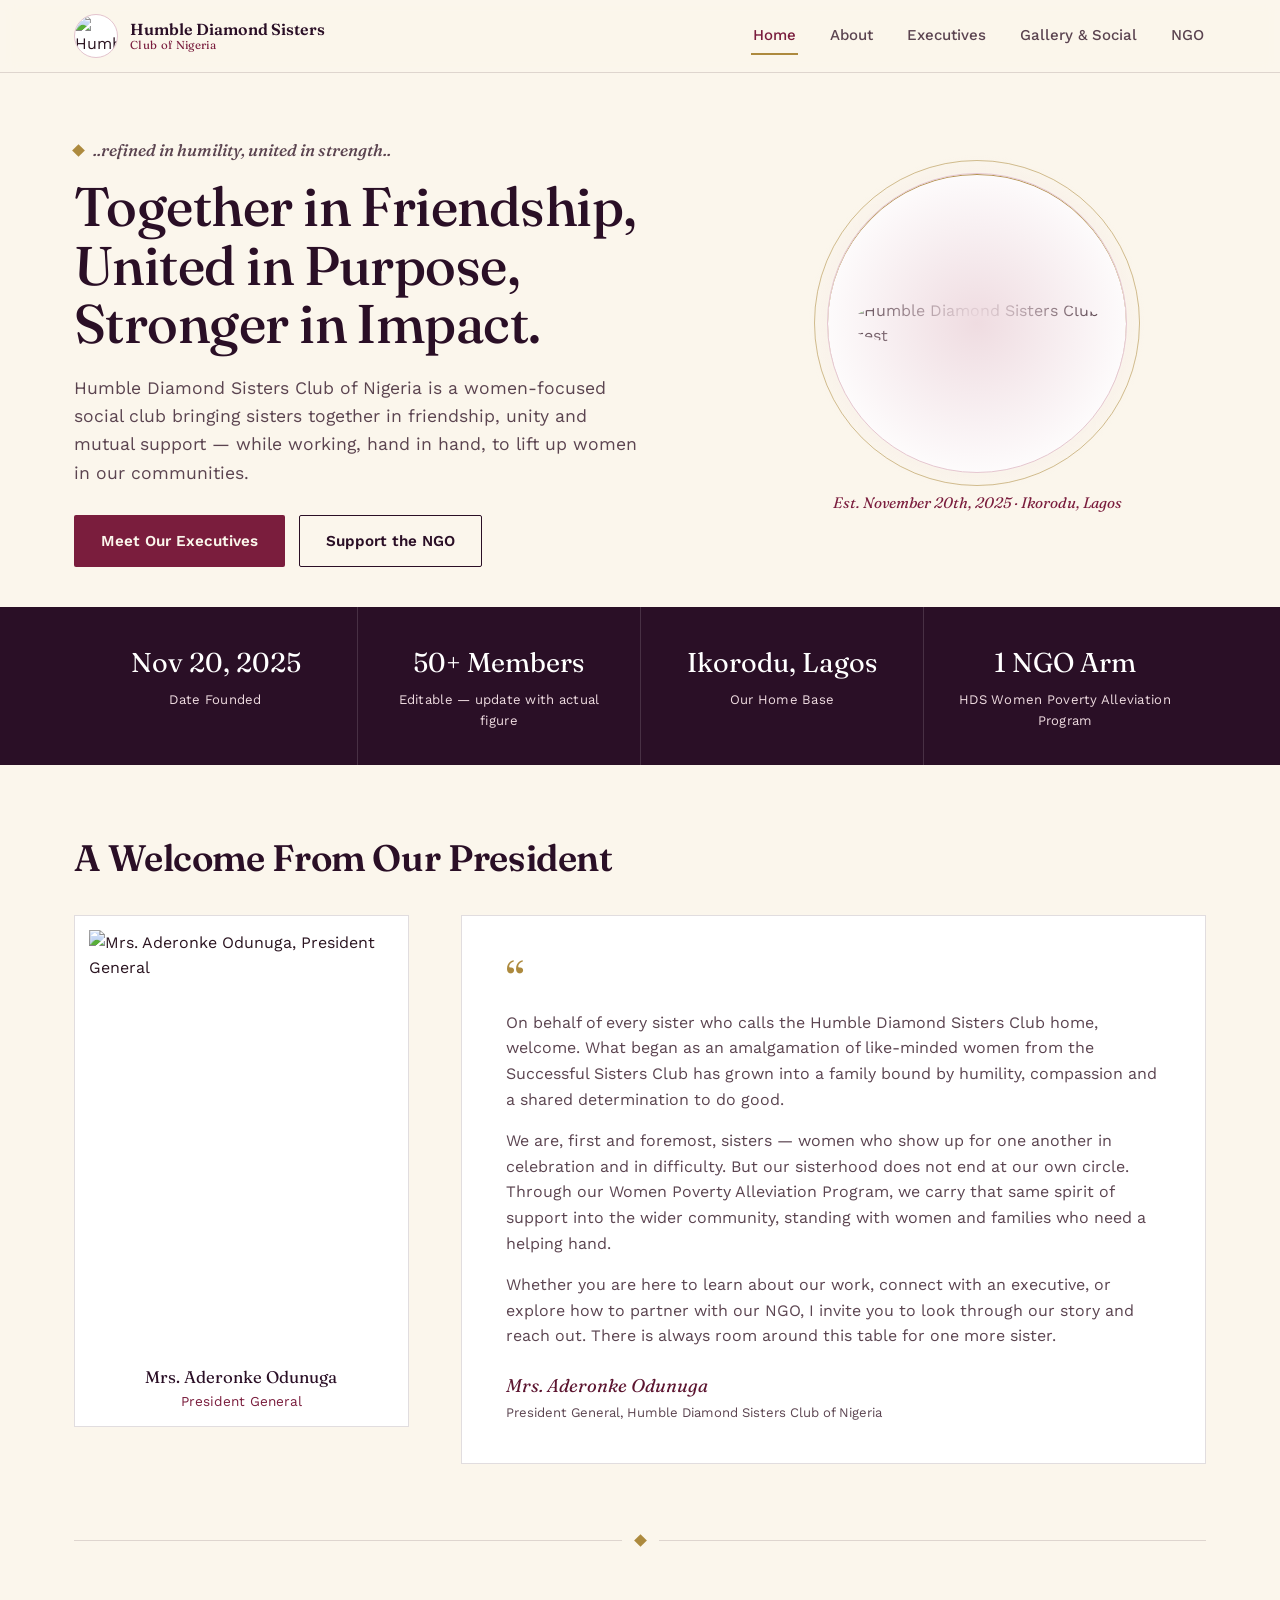
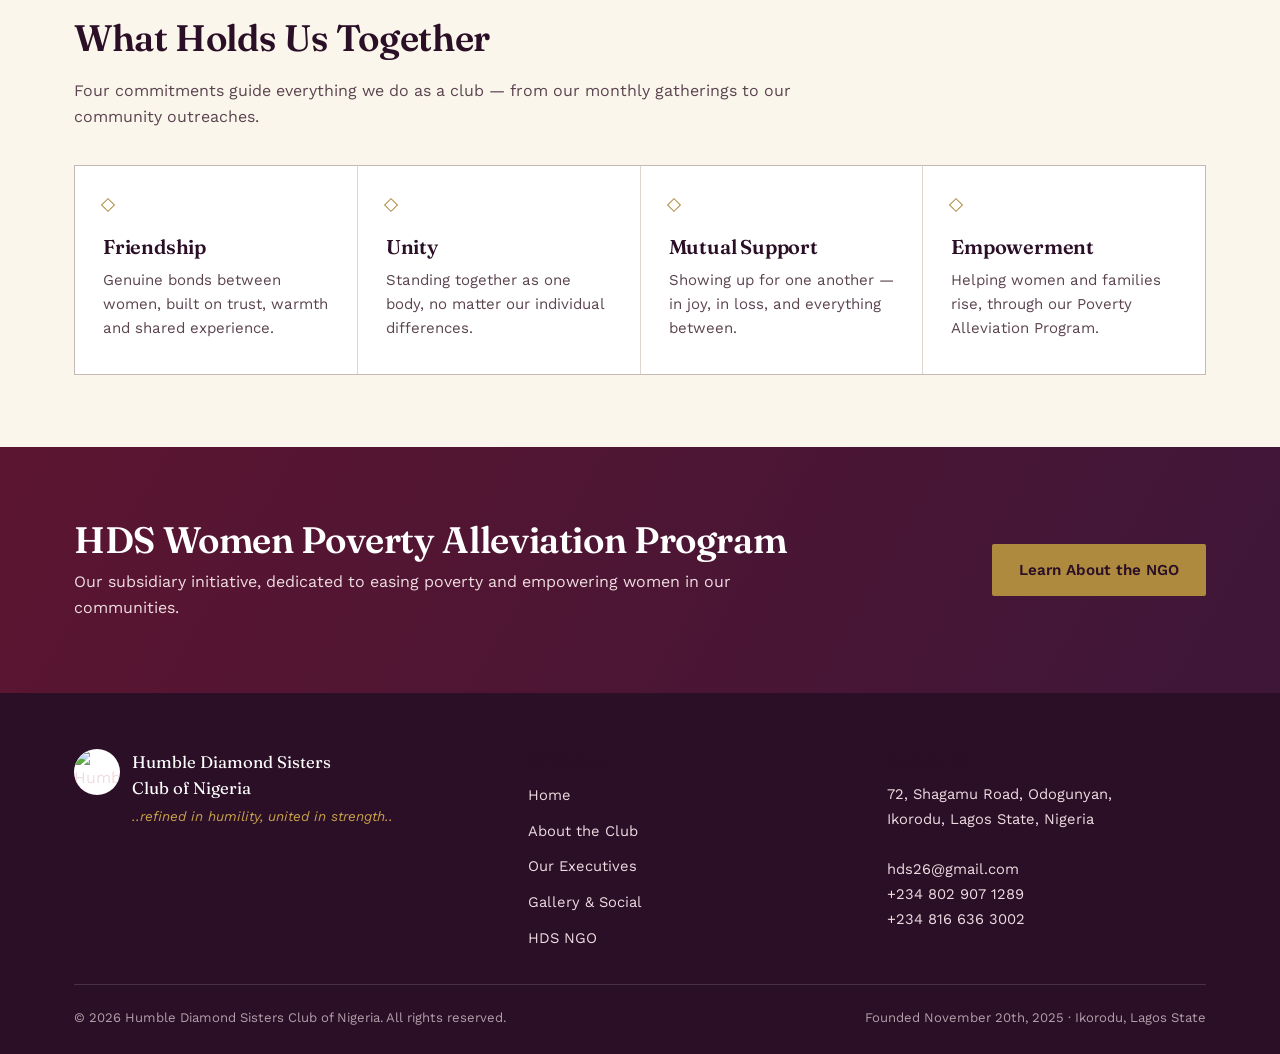
==== index.html @ f2b155d7 "Add files via upload" ====
<!DOCTYPE html>
<html lang="en">
<head>
<meta charset="UTF-8">
<meta name="viewport" content="width=device-width, initial-scale=1.0">
<title>Humble Diamond Sisters Club of Nigeria — Home</title>
<meta name="description" content="Humble Diamond Sisters Club of Nigeria — a women-focused social club built on friendship, unity and mutual support, founded November 2025 in Ikorodu, Lagos.">
<link rel="icon" href="images/logo.png">
<link rel="stylesheet" href="style.css">
</head>
<body>

<header class="site-header">
  <div class="nav-row">
    <a class="brand" href="index.html">
      <img src="images/logo.png" alt="Humble Diamond Sisters Club of Nigeria logo">
      <span class="brand-text">
        <span class="line1">Humble Diamond Sisters</span>
        <span class="line2">Club of Nigeria</span>
      </span>
    </a>
    <button class="nav-toggle" aria-label="Toggle navigation" aria-expanded="false"><span></span></button>
    <nav class="nav-links">
      <a href="index.html">Home</a>
      <a href="about.html">About</a>
      <a href="executives.html">Executives</a>
      <a href="gallery.html">Gallery &amp; Social</a>
      <a href="ngo.html">NGO</a>
    </nav>
  </div>
</header>

<main>

  <!-- ============ HERO ============ -->
  <section class="hero">
    <div class="container">
      <div class="reveal">
        <p class="hero-eyebrow-line"><span class="gem"></span> ..refined in humility, united in strength..</p>
        <h1>Together in Friendship,<br>United in Purpose,<br>Stronger in Impact.</h1>
        <p class="lede">Humble Diamond Sisters Club of Nigeria is a women-focused social club bringing sisters together in friendship, unity and mutual support — while working, hand in hand, to lift up women in our communities.</p>
        <div class="hero-ctas">
          <a href="executives.html" class="btn btn-primary">Meet Our Executives</a>
          <a href="ngo.html" class="btn btn-outline">Support the NGO</a>
        </div>
      </div>
      <div class="hero-visual reveal">
        <div class="hero-visual-wrap">
          <div class="plate">
            <div class="glow"></div>
            <div class="ring"></div>
            <img src="images/logo.png" alt="Humble Diamond Sisters Club crest">
          </div>
          <p class="caption">Est. November 20th, 2025 · Ikorodu, Lagos</p>
        </div>
      </div>
    </div>
  </section>

  <!-- ============ FACTS STRIP ============ -->
  <div class="facts-strip">
    <div class="facts-grid">
      <div class="fact">
        <div class="value">Nov 20, 2025</div>
        <div class="label">Date Founded</div>
      </div>
      <div class="fact">
        <div class="value">50+ Members</div>
        <div class="label">Editable — update with actual figure</div>
      </div>
      <div class="fact">
        <div class="value">Ikorodu, Lagos</div>
        <div class="label">Our Home Base</div>
      </div>
      <div class="fact">
        <div class="value">1 NGO Arm</div>
        <div class="label">HDS Women Poverty Alleviation Program</div>
      </div>
    </div>
  </div>

  <!-- ============ PRESIDENT'S WELCOME ============ -->
  <section>
    <div class="container">
      <h2 style="margin-bottom:36px;">A Welcome From Our President</h2>
      <div class="letter">
        <div class="letter-photo">
          <img src="images/president.jpg" alt="Mrs. Aderonke Odunuga, President General">
          <div class="who">
            <div class="name">Mrs. Aderonke Odunuga</div>
            <div class="role">President General</div>
          </div>
        </div>
        <div class="letter-body">
          <div class="mark">&ldquo;</div>
          <p>On behalf of every sister who calls the Humble Diamond Sisters Club home, welcome. What began as an amalgamation of like-minded women from the Successful Sisters Club has grown into a family bound by humility, compassion and a shared determination to do good.</p>
          <p>We are, first and foremost, sisters — women who show up for one another in celebration and in difficulty. But our sisterhood does not end at our own circle. Through our Women Poverty Alleviation Program, we carry that same spirit of support into the wider community, standing with women and families who need a helping hand.</p>
          <p>Whether you are here to learn about our work, connect with an executive, or explore how to partner with our NGO, I invite you to look through our story and reach out. There is always room around this table for one more sister.</p>
          <div class="letter-sign">
            Mrs. Aderonke Odunuga
            <small>President General, Humble Diamond Sisters Club of Nigeria</small>
          </div>
        </div>
      </div>
    </div>
  </section>

  <div class="facet-divider" aria-hidden="true"><span class="gem"></span></div>

  <!-- ============ PILLARS ============ -->
  <section>
    <div class="container">
      <h2>What Holds Us Together</h2>
      <p class="lead-block" style="margin-bottom:36px;">Four commitments guide everything we do as a club — from our monthly gatherings to our community outreaches.</p>
      <div class="pillars-grid">
        <div class="pillar">
          <span class="gem-outline"></span>
          <h3>Friendship</h3>
          <p>Genuine bonds between women, built on trust, warmth and shared experience.</p>
        </div>
        <div class="pillar">
          <span class="gem-outline"></span>
          <h3>Unity</h3>
          <p>Standing together as one body, no matter our individual differences.</p>
        </div>
        <div class="pillar">
          <span class="gem-outline"></span>
          <h3>Mutual Support</h3>
          <p>Showing up for one another — in joy, in loss, and everything between.</p>
        </div>
        <div class="pillar">
          <span class="gem-outline"></span>
          <h3>Empowerment</h3>
          <p>Helping women and families rise, through our Poverty Alleviation Program.</p>
        </div>
      </div>
    </div>
  </section>

  <!-- ============ NGO CTA ============ -->
  <section class="cta-band">
    <div class="container">
      <div>
        <h2>HDS Women Poverty Alleviation Program</h2>
        <p>Our subsidiary initiative, dedicated to easing poverty and empowering women in our communities.</p>
      </div>
      <a href="ngo.html" class="btn btn-gold">Learn About the NGO</a>
    </div>
  </section>

</main>

<footer class="site-footer">
  <div class="container">
    <div class="footer-grid">
      <div class="footer-brand">
        <img src="images/logo.png" alt="Humble Diamond Sisters Club of Nigeria logo">
        <div>
          <div class="name">Humble Diamond Sisters<br>Club of Nigeria</div>
          <div class="tag">..refined in humility, united in strength..</div>
        </div>
      </div>
      <div class="footer-col">
        <h4>EXPLORE</h4>
        <ul>
          <li><a href="index.html">Home</a></li>
          <li><a href="about.html">About the Club</a></li>
          <li><a href="executives.html">Our Executives</a></li>
          <li><a href="gallery.html">Gallery &amp; Social</a></li>
          <li><a href="ngo.html">HDS NGO</a></li>
        </ul>
      </div>
      <div class="footer-col">
        <h4>REACH US</h4>
        <address>
          72, Shagamu Road, Odogunyan,<br>Ikorodu, Lagos State, Nigeria<br><br>
          <a href="mailto:hds26@gmail.com">hds26@gmail.com</a><br>
          <a href="tel:+2348029071289">+234 802 907 1289</a><br>
          <a href="tel:+2348166363002">+234 816 636 3002</a>
        </address>
      </div>
    </div>
    <div class="footer-bottom">
      <span>&copy; <span class="js-year">2026</span> Humble Diamond Sisters Club of Nigeria. All rights reserved.</span>
      <span>Founded November 20th, 2025 &middot; Ikorodu, Lagos State</span>
    </div>
  </div>
</footer>

<script src="script.js"></script>
</body>
</html>
---- style.css ----
/* =========================================================
   Humble Diamond Sisters Club of Nigeria — shared stylesheet
   ========================================================= */

@import url('https://fonts.googleapis.com/css2?family=Fraunces:ital,opsz,wght@0,9..144,300;0,9..144,400;0,9..144,500;0,9..144,600;0,9..144,700;1,9..144,400;1,9..144,500&family=Work+Sans:wght@400;500;600;700&display=swap');

:root{
  /* ---- color tokens ---- */
  --ivory:#FBF6EC;
  --paper:#FFFFFF;
  --ink:#2A1420;
  --ink-soft:#5B4450;
  --wine:#7A1D3D;
  --wine-deep:#5C1530;
  --plum:#3E1638;
  --plum-deep:#2A0F26;
  --gold:#AD8A3E;
  --gold-bright:#C9A24B;
  --rose:#EFDCE1;
  --rose-line:#E3C3CD;
  --hairline: rgba(42,20,32,0.14);

  --serif: 'Fraunces', 'Iowan Old Style', Georgia, serif;
  --sans: 'Work Sans', -apple-system, BlinkMacSystemFont, 'Segoe UI', sans-serif;

  --maxw: 1180px;
  --radius-s: 4px;
  --radius-m: 10px;
}

*,*::before,*::after{ box-sizing:border-box; }
html{ scroll-behavior:smooth; }
@media (prefers-reduced-motion: reduce){
  html{ scroll-behavior:auto; }
  *,*::before,*::after{ animation-duration:0.001ms !important; animation-iteration-count:1 !important; transition-duration:0.001ms !important; scroll-behavior:auto !important; }
}

body{
  margin:0;
  background:var(--ivory);
  color:var(--ink);
  font-family:var(--sans);
  font-size:16px;
  line-height:1.6;
  -webkit-font-smoothing:antialiased;
}

img{ max-width:100%; display:block; }

a{ color:inherit; text-decoration:none; }

h1,h2,h3,h4{
  font-family:var(--serif);
  font-weight:600;
  color:var(--plum-deep);
  margin:0 0 0.5em;
  letter-spacing:-0.01em;
}
h1{ font-size:clamp(2.1rem, 4.4vw, 3.4rem); line-height:1.08; font-weight:500; }
h2{ font-size:clamp(1.6rem, 3vw, 2.3rem); line-height:1.15; }
h3{ font-size:1.25rem; line-height:1.3; }

p{ margin:0 0 1em; max-width:66ch; }
.container p{ color:var(--ink-soft); }

.container{ max-width:var(--maxw); margin:0 auto; padding:0 24px; }
section{ padding:72px 0; }
@media (max-width:640px){ section{ padding:48px 0; } }

.eyebrow-free{ /* placeholder marker: intentionally no all-caps eyebrow labels used */ }

/* ---------- buttons ---------- */
.btn{
  display:inline-flex; align-items:center; gap:.5em;
  font-family:var(--sans); font-weight:600; font-size:0.95rem;
  padding:13px 26px;
  border-radius:2px;
  border:1.5px solid transparent;
  cursor:pointer;
  transition:background .2s ease, color .2s ease, border-color .2s ease, transform .15s ease;
  white-space:nowrap;
}
.btn-primary{ background:var(--wine); color:var(--ivory); }
.btn-primary:hover{ background:var(--wine-deep); transform:translateY(-1px); }
.btn-outline{ background:transparent; color:var(--plum-deep); border-color:var(--plum-deep); }
.btn-outline:hover{ background:var(--plum-deep); color:var(--ivory); }
.btn-gold{ background:var(--gold); color:var(--plum-deep); }
.btn-gold:hover{ background:var(--gold-bright); }

/* ---------- diamond glyph (used as a bullet / divider mark, not decoration-only) ---------- */
.gem{
  display:inline-block; width:9px; height:9px;
  background:var(--gold);
  transform:rotate(45deg);
  flex:none;
}
.gem-outline{
  display:inline-block; width:10px; height:10px;
  border:1.5px solid var(--gold);
  transform:rotate(45deg);
  flex:none;
  background:transparent;
}

.facet-divider{
  display:flex; align-items:center; gap:14px;
  margin:0 auto; max-width:var(--maxw); padding:0 24px;
}
.facet-divider::before,
.facet-divider::after{
  content:""; flex:1; height:1px; background:var(--hairline);
}

/* ---------- site header / nav ---------- */
.site-header{
  position:sticky; top:0; z-index:50;
  background:rgba(251,246,236,0.92);
  backdrop-filter:saturate(160%) blur(8px);
  border-bottom:1px solid var(--hairline);
}
.nav-row{
  max-width:var(--maxw); margin:0 auto; padding:14px 24px;
  display:flex; align-items:center; justify-content:space-between; gap:20px;
}
.brand{ display:flex; align-items:center; gap:12px; }
.brand img{ width:44px; height:44px; border-radius:50%; object-fit:cover; background:#fff; border:1px solid var(--rose-line); }
.brand-text{ font-family:var(--serif); line-height:1.15; }
.brand-text .line1{ font-size:1rem; font-weight:600; color:var(--plum-deep); display:block; }
.brand-text .line2{ font-size:0.72rem; font-weight:400; color:var(--wine); letter-spacing:.03em; display:block; }

.nav-links{ display:flex; align-items:center; gap:30px; }
.nav-links a{
  font-size:0.94rem; font-weight:500; color:var(--ink-soft);
  padding:6px 2px; border-bottom:2px solid transparent;
  transition:color .2s ease, border-color .2s ease;
}
.nav-links a:hover, .nav-links a.active{ color:var(--wine); border-color:var(--gold); }

.nav-toggle{
  display:none; background:none; border:none; cursor:pointer;
  width:38px; height:38px; padding:0; position:relative;
}
.nav-toggle span, .nav-toggle span::before, .nav-toggle span::after{
  content:""; position:absolute; left:8px; right:8px; height:2px; background:var(--plum-deep);
  transition:transform .25s ease, opacity .2s ease;
}
.nav-toggle span{ top:18px; }
.nav-toggle span::before{ top:-8px; }
.nav-toggle span::after{ top:8px; }
.nav-toggle.open span{ background:transparent; }
.nav-toggle.open span::before{ transform:translateY(8px) rotate(45deg); }
.nav-toggle.open span::after{ transform:translateY(-8px) rotate(-45deg); }

@media (max-width: 860px){
  .nav-toggle{ display:block; }
  .nav-links{
    position:fixed; inset:64px 0 auto 0; margin:0; padding:18px 24px 26px;
    background:var(--ivory); border-bottom:1px solid var(--hairline);
    flex-direction:column; align-items:flex-start; gap:4px;
    transform:translateY(-12px); opacity:0; pointer-events:none;
    transition:transform .22s ease, opacity .22s ease;
  }
  .nav-links.open{ transform:translateY(0); opacity:1; pointer-events:auto; }
  .nav-links a{ width:100%; padding:12px 4px; border-bottom:1px solid var(--hairline); }
}

/* ---------- hero ---------- */
.hero{
  padding:64px 0 40px;
  position:relative;
  overflow:hidden;
}
.hero .container{
  display:grid; grid-template-columns:1.15fr 0.85fr; gap:56px; align-items:center;
}
@media (max-width:900px){
  .hero .container{ grid-template-columns:1fr; }
  .hero-visual{ order:-1; margin-bottom:8px; }
}
.hero-eyebrow-line{
  display:flex; align-items:center; gap:10px;
  color:var(--wine); font-family:var(--serif); font-style:italic; font-weight:500;
  font-size:1.05rem; margin-bottom:14px;
}
.hero h1{ margin-bottom:20px; }
.hero .lede{ font-size:1.1rem; max-width:52ch; color:var(--ink-soft); }
.hero-ctas{ display:flex; gap:14px; flex-wrap:wrap; margin-top:28px; }

.hero-visual{ position:relative; display:flex; align-items:center; justify-content:center; }
.hero-visual .glow{
  position:absolute; width:340px; height:340px; border-radius:50%;
  background:radial-gradient(circle, var(--rose) 0%, transparent 70%);
  z-index:0;
}
.hero-visual .plate{
  position:relative; z-index:1;
  width:min(300px, 62vw); height:min(300px, 62vw);
  border-radius:50%; background:#fff;
  border:1px solid var(--rose-line);
  box-shadow:0 1px 0 var(--gold) inset;
  display:flex; align-items:center; justify-content:center;
  padding:20px;
}
.hero-visual .plate img{ width:100%; border-radius:50%; }
.hero-visual .ring{
  position:absolute; z-index:1; inset:-14px;
  border:1.5px solid var(--gold); border-radius:50%;
  opacity:.55;
}
.hero-visual .caption{
  position:relative; z-index:1; text-align:center; margin-top:18px;
  font-family:var(--serif); font-style:italic; color:var(--wine); font-size:.95rem;
}
.hero-visual-wrap{ display:flex; flex-direction:column; align-items:center; }

/* ---------- facts strip ---------- */
.facts-strip{
  background:var(--plum-deep); color:var(--ivory);
  padding:0;
}
.facts-grid{
  max-width:var(--maxw); margin:0 auto; padding:0 24px;
  display:grid; grid-template-columns:repeat(4,1fr);
}
.facts-grid .fact{
  padding:34px 22px; border-left:1px solid rgba(255,255,255,0.14);
  text-align:center;
}
.facts-grid .fact:first-child{ border-left:none; }
.fact .value{ font-family:var(--serif); font-size:1.7rem; color:#fff; margin-bottom:4px; }
.fact .label{ font-size:.82rem; color:var(--rose); letter-spacing:.02em; }
@media (max-width:760px){
  .facts-grid{ grid-template-columns:repeat(2,1fr); }
  .facts-grid .fact:nth-child(3){ border-left:none; }
  .facts-grid .fact{ border-top:1px solid rgba(255,255,255,0.14); }
  .facts-grid .fact:nth-child(1),.facts-grid .fact:nth-child(2){ border-top:none; }
}

/* ---------- president letter ---------- */
.letter{
  display:grid; grid-template-columns:0.62fr 1.38fr; gap:52px; align-items:start;
}
@media (max-width:820px){ .letter{ grid-template-columns:1fr; } }
.letter-photo{
  border:1px solid var(--hairline); background:var(--paper);
  padding:14px;
}
.letter-photo img{ width:100%; height:420px; object-fit:cover; object-position:top center; }
.letter-photo .who{ padding-top:14px; text-align:center; }
.letter-photo .who .name{ font-family:var(--serif); font-size:1.05rem; color:var(--plum-deep); }
.letter-photo .who .role{ font-size:.85rem; color:var(--wine); }

.letter-body{
  background:var(--paper); border:1px solid var(--hairline); padding:40px 44px;
  position:relative;
}
@media (max-width:640px){ .letter-body{ padding:28px 22px; } }
.letter-body .mark{ font-family:var(--serif); font-size:3rem; color:var(--gold); line-height:1; margin-bottom:6px; }
.letter-body p{ max-width:none; color:var(--ink-soft); }
.letter-sign{ margin-top:22px; font-family:var(--serif); font-style:italic; font-size:1.15rem; color:var(--wine-deep); }
.letter-sign small{ display:block; font-family:var(--sans); font-style:normal; font-size:.82rem; color:var(--ink-soft); margin-top:2px; }

/* ---------- pillars ---------- */
.pillars-grid{
  display:grid; grid-template-columns:repeat(4,1fr); gap:1px;
  background:var(--hairline); border:1px solid var(--hairline);
}
@media (max-width:900px){ .pillars-grid{ grid-template-columns:repeat(2,1fr); } }
@media (max-width:520px){ .pillars-grid{ grid-template-columns:1fr; } }
.pillar{
  background:var(--paper); padding:34px 28px;
}
.pillar .gem-outline{ margin-bottom:16px; }
.pillar h3{ margin-bottom:8px; }
.pillar p{ font-size:.94rem; margin-bottom:0; }

/* ---------- CTA band ---------- */
.cta-band{
  background:linear-gradient(120deg, var(--wine-deep), var(--plum));
  color:var(--ivory);
}
.cta-band .container{ display:flex; align-items:center; justify-content:space-between; gap:30px; flex-wrap:wrap; }
.cta-band h2{ color:#fff; margin-bottom:8px; }
.cta-band p{ color:var(--rose); margin-bottom:0; }
.cta-band .btn-gold{ flex:none; }

/* ---------- footer ---------- */
.site-footer{
  background:var(--plum-deep); color:var(--rose);
  padding:56px 0 26px;
}
.footer-grid{
  display:grid; grid-template-columns:1.3fr 1fr 1fr; gap:40px;
  padding-bottom:34px; border-bottom:1px solid rgba(255,255,255,0.14);
}
@media (max-width:760px){ .footer-grid{ grid-template-columns:1fr; gap:30px; } }
.footer-brand{ display:flex; gap:12px; align-items:flex-start; }
.footer-brand img{ width:46px; height:46px; border-radius:50%; background:#fff; }
.footer-brand .name{ font-family:var(--serif); color:#fff; font-size:1.05rem; }
.footer-brand .tag{ font-size:.85rem; font-style:italic; color:var(--gold-bright); margin-top:4px; }
.footer h4{ color:#fff; font-family:var(--sans); font-weight:600; font-size:.85rem; letter-spacing:.03em; margin-bottom:14px; }
.footer-col ul{ list-style:none; margin:0; padding:0; display:flex; flex-direction:column; gap:10px; }
.footer-col a{ font-size:.92rem; color:var(--rose); transition:color .2s ease; }
.footer-col a:hover{ color:#fff; }
.footer-col address{ font-style:normal; font-size:.92rem; line-height:1.7; }
.footer-bottom{
  padding-top:22px; display:flex; justify-content:space-between; gap:12px; flex-wrap:wrap;
  font-size:.82rem; color:rgba(239,220,225,0.7);
}

/* ---------- page header (non-home pages) ---------- */
.page-header{
  padding:56px 0 44px;
  background:var(--rose);
  position:relative;
}
.page-header .container{ position:relative; }
.page-header h1{ margin-bottom:10px; }
.page-header p{ color:var(--wine-deep); max-width:58ch; }
.crumb{ font-size:.85rem; color:var(--wine); margin-bottom:14px; display:flex; align-items:center; gap:8px; }
.crumb a{ color:var(--wine); border-bottom:1px solid var(--gold); }

/* ---------- generic content blocks ---------- */
.lead-block{ max-width:760px; }
.lead-block p{ font-size:1.06rem; }

.two-col{ display:grid; grid-template-columns:1fr 1fr; gap:48px; align-items:start; }
@media (max-width:820px){ .two-col{ grid-template-columns:1fr; } }

.values-list{ list-style:none; margin:0; padding:0; display:flex; flex-direction:column; gap:16px; }
.values-list li{ display:flex; gap:14px; align-items:flex-start; }
.values-list .gem{ margin-top:7px; margin-right:14px; }
.values-list h4{ font-family:var(--sans); font-weight:600; font-size:1rem; margin:0 0 2px; color:var(--plum-deep); }
.values-list p{ margin:0; font-size:.92rem; }

.info-card{
  background:var(--paper); border:1px solid var(--hairline); padding:30px 32px;
}
.info-card h3{ margin-bottom:14px; }
.info-card dl{ margin:0; display:grid; grid-template-columns:auto 1fr; gap:10px 18px; font-size:.94rem; }
.info-card dt{ color:var(--wine); font-weight:600; }
.info-card dd{ margin:0; color:var(--ink-soft); }

.quote-panel{
  background:var(--plum-deep); color:var(--ivory); padding:40px 44px;
  position:relative; border-left:4px solid var(--gold);
}
.quote-panel p{ font-family:var(--serif); font-style:italic; font-size:1.3rem; color:#fff; max-width:none; margin:0; }
@media (max-width:640px){ .quote-panel{ padding:28px 24px; } .quote-panel p{ font-size:1.1rem; } }

/* ---------- executives ---------- */
.exec-feature{
  display:grid; grid-template-columns:0.5fr 1fr; gap:48px; align-items:center;
  background:var(--paper); border:1px solid var(--hairline); padding:34px; margin-bottom:56px;
}
@media (max-width:760px){ .exec-feature{ grid-template-columns:1fr; } }
.gem-frame{
  clip-path: polygon(14% 0%, 86% 0%, 100% 12%, 100% 88%, 86% 100%, 14% 100%, 0% 88%, 0% 12%);
  overflow:hidden; background:var(--rose);
}
.exec-feature .gem-frame{ height:340px; }
.exec-feature .gem-frame img{ width:100%; height:100%; object-fit:cover; object-position:top center; }
.exec-feature .role{ color:var(--wine); font-weight:600; font-size:.95rem; margin-bottom:4px; }
.exec-feature .nickname{ font-family:var(--serif); font-style:italic; color:var(--gold); margin-top:10px; display:inline-block; }

.exec-grid{
  display:grid; grid-template-columns:repeat(4,1fr); gap:28px;
}
@media (max-width:960px){ .exec-grid{ grid-template-columns:repeat(2,1fr); } }
@media (max-width:520px){ .exec-grid{ grid-template-columns:1fr; } }
.exec-card{ text-align:center; }
.exec-card .gem-frame{ height:250px; margin-bottom:16px; }
.exec-card .gem-frame img{ width:100%; height:100%; object-fit:cover; object-position:top center; }
.exec-card .name{ font-family:var(--serif); font-size:1.08rem; color:var(--plum-deep); margin-bottom:2px; }
.exec-card .role{ font-size:.86rem; color:var(--wine); font-weight:600; }
.exec-card .nickname{ display:block; font-family:var(--serif); font-style:italic; color:var(--gold); font-size:.85rem; margin-top:6px; }

/* ---------- gallery ---------- */
.gallery-note{
  background:var(--rose); border:1px dashed var(--gold); padding:16px 20px;
  font-size:.9rem; color:var(--wine-deep); margin-bottom:36px;
}
.gallery-grid{
  columns:4 220px; column-gap:16px;
}
@media (max-width:640px){ .gallery-grid{ columns:2 160px; } }
.gallery-item{
  break-inside:avoid; margin-bottom:16px; border:1px solid var(--hairline);
  cursor:pointer; position:relative; overflow:hidden; background:var(--paper);
}
.gallery-item img{ width:100%; display:block; transition:transform .35s ease; }
.gallery-item:hover img{ transform:scale(1.04); }
.gallery-item .cap{
  position:absolute; left:0; right:0; bottom:0; padding:10px 12px;
  background:linear-gradient(0deg, rgba(42,15,38,0.82), transparent);
  color:#fff; font-size:.78rem;
}

.social-grid{
  display:grid; grid-template-columns:repeat(4,1fr); gap:20px;
}
@media (max-width:760px){ .social-grid{ grid-template-columns:repeat(2,1fr); } }
.social-card{
  background:var(--paper); border:1px solid var(--hairline); padding:28px 20px; text-align:center;
  transition:border-color .2s ease, transform .2s ease;
}
.social-card:hover{ border-color:var(--gold); transform:translateY(-3px); }
.social-card .icon{ width:40px; height:40px; margin:0 auto 14px; color:var(--wine); }
.social-card .platform{ font-weight:600; margin-bottom:2px; }
.social-card .handle{ font-size:.85rem; color:var(--ink-soft); margin-bottom:14px; }

/* lightbox */
.lightbox{
  position:fixed; inset:0; background:rgba(20,8,16,0.92); z-index:200;
  display:none; align-items:center; justify-content:center; padding:30px;
}
.lightbox.open{ display:flex; }
.lightbox img{ max-width:min(900px,92vw); max-height:86vh; object-fit:contain; border:2px solid var(--gold); }
.lightbox .close{
  position:absolute; top:22px; right:26px; color:#fff; font-size:2rem; line-height:1;
  background:none; border:none; cursor:pointer;
}

/* ---------- NGO page ---------- */
.ngo-hero{
  background:linear-gradient(120deg, var(--plum-deep), var(--wine-deep));
  color:var(--ivory); padding:76px 0 64px;
}
.ngo-hero .badge{
  display:inline-flex; align-items:center; gap:10px;
  border:1px solid var(--gold); color:var(--gold-bright);
  padding:6px 14px; font-size:.82rem; font-weight:600; margin-bottom:20px;
}
.ngo-hero h1{ color:#fff; }
.ngo-hero p{ color:var(--rose); font-size:1.08rem; }

.impact-grid{ display:grid; grid-template-columns:repeat(3,1fr); gap:1px; background:var(--hairline); border:1px solid var(--hairline); }
@media (max-width:700px){ .impact-grid{ grid-template-columns:1fr; } }
.impact-grid .fact{ background:var(--paper); padding:32px 26px; text-align:center; }
.impact-grid .value{ font-family:var(--serif); font-size:2rem; color:var(--wine); }
.impact-grid .label{ font-size:.85rem; color:var(--ink-soft); margin-top:4px; }

.programs-grid{ display:grid; grid-template-columns:repeat(2,1fr); gap:2px; background:var(--hairline); border:1px solid var(--hairline); }
@media (max-width:700px){ .programs-grid{ grid-template-columns:1fr; } }
.program{ background:var(--paper); padding:30px 30px; }
.program h3{ margin-bottom:8px; }
.program p{ font-size:.94rem; margin-bottom:0; }

.help-panel{
  background:var(--rose); border:1px solid var(--rose-line); padding:36px 40px;
  display:flex; justify-content:space-between; align-items:center; gap:24px; flex-wrap:wrap;
}
@media (max-width:640px){ .help-panel{ padding:26px 22px; } }

/* ---------- reveal-on-load (single orchestrated hero moment, pure CSS so it never depends on JS timing) ---------- */
@keyframes revealIn{
  from{ opacity:0; transform:translateY(14px); }
  to{ opacity:1; transform:translateY(0); }
}
.reveal{
  animation: revealIn .7s ease both;
}
.reveal:nth-of-type(2){ animation-delay:.12s; }

/* focus visibility */
a:focus-visible, button:focus-visible{
  outline:2px solid var(--wine); outline-offset:2px;
}
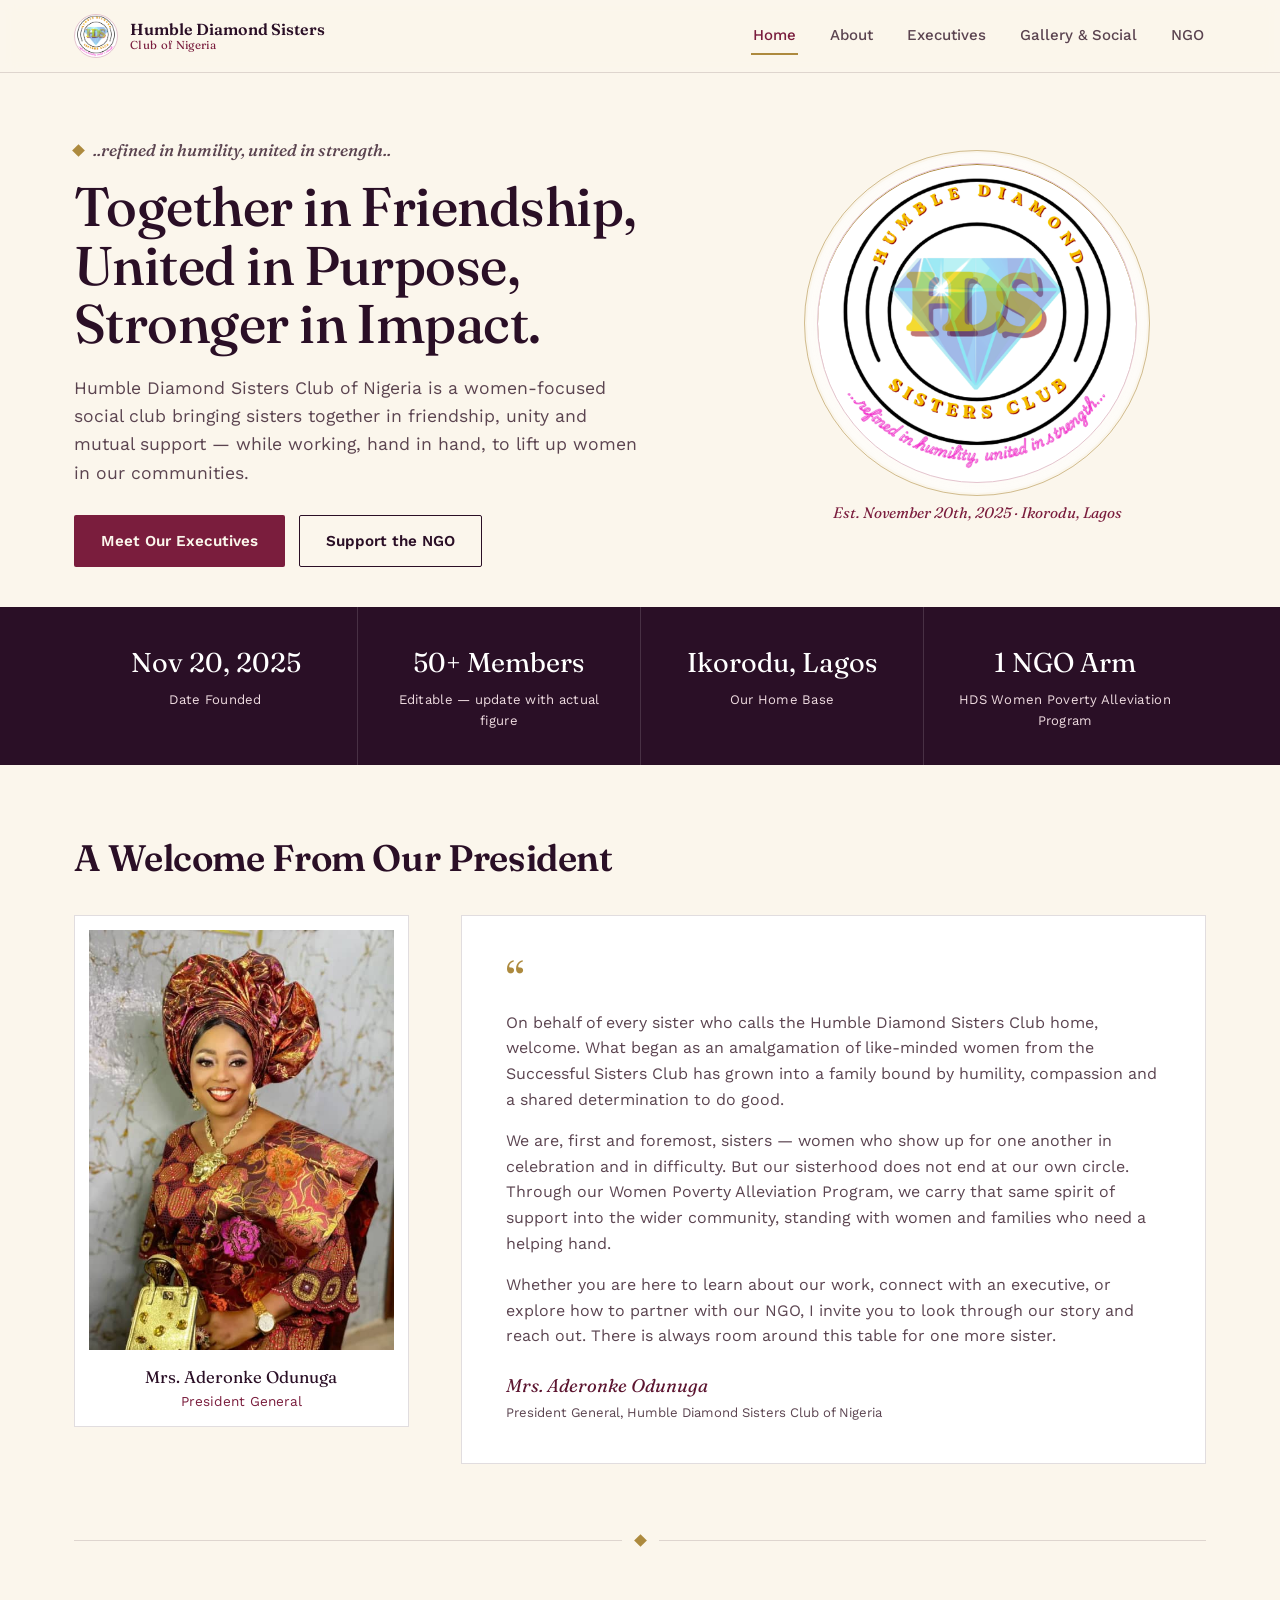
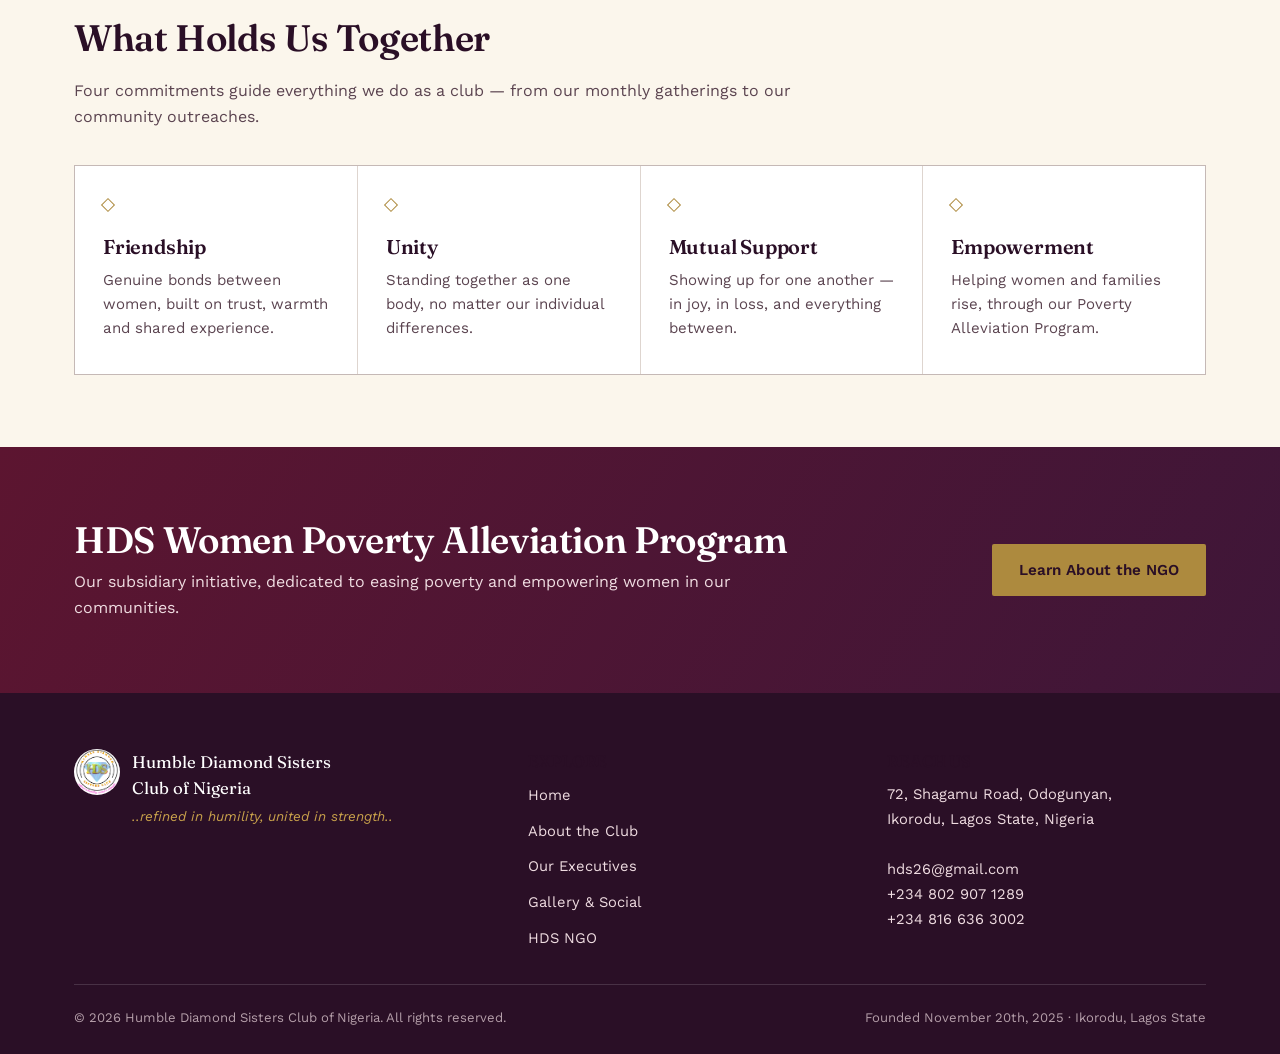
==== commit 3159e51c: "Add files via upload" ====
--- a/index.html
+++ b/index.html
@@ -46,10 +46,12 @@
       </div>
       <div class="hero-visual reveal">
         <div class="hero-visual-wrap">
-          <div class="plate">
+          <div class="plate-shell">
             <div class="glow"></div>
-            <div class="ring"></div>
-            <img src="images/logo.png" alt="Humble Diamond Sisters Club crest">
+            <div class="plate">
+              <div class="ring"></div>
+              <img src="images/logo.png" alt="Humble Diamond Sisters Club crest">
+            </div>
           </div>
           <p class="caption">Est. November 20th, 2025 · Ikorodu, Lagos</p>
         </div>
--- a/style.css
+++ b/style.css
@@ -187,25 +187,25 @@
 .hero-ctas{ display:flex; gap:14px; flex-wrap:wrap; margin-top:28px; }
 
 .hero-visual{ position:relative; display:flex; align-items:center; justify-content:center; }
+.hero-visual .plate-shell{ position:relative; display:flex; align-items:center; justify-content:center; }
 .hero-visual .glow{
-  position:absolute; width:340px; height:340px; border-radius:50%;
+  position:absolute; z-index:0; width:340px; height:340px; border-radius:50%;
   background:radial-gradient(circle, var(--rose) 0%, transparent 70%);
-  z-index:0;
 }
 .hero-visual .plate{
   position:relative; z-index:1;
-  width:min(300px, 62vw); height:min(300px, 62vw);
+  width:min(320px, 64vw); height:min(320px, 64vw);
   border-radius:50%; background:#fff;
   border:1px solid var(--rose-line);
-  box-shadow:0 1px 0 var(--gold) inset;
+  box-shadow:0 1px 0 var(--gold) inset, 0 0 0 10px rgba(255,255,255,0.6);
   display:flex; align-items:center; justify-content:center;
-  padding:20px;
-}
-.hero-visual .plate img{ width:100%; border-radius:50%; }
+  padding:8px;
+}
+.hero-visual .plate img{ width:100%; border-radius:50%; position:relative; z-index:2; }
 .hero-visual .ring{
-  position:absolute; z-index:1; inset:-14px;
+  position:absolute; z-index:3; inset:-14px;
   border:1.5px solid var(--gold); border-radius:50%;
-  opacity:.55;
+  opacity:.55; pointer-events:none;
 }
 .hero-visual .caption{
   position:relative; z-index:1; text-align:center; margin-top:18px;
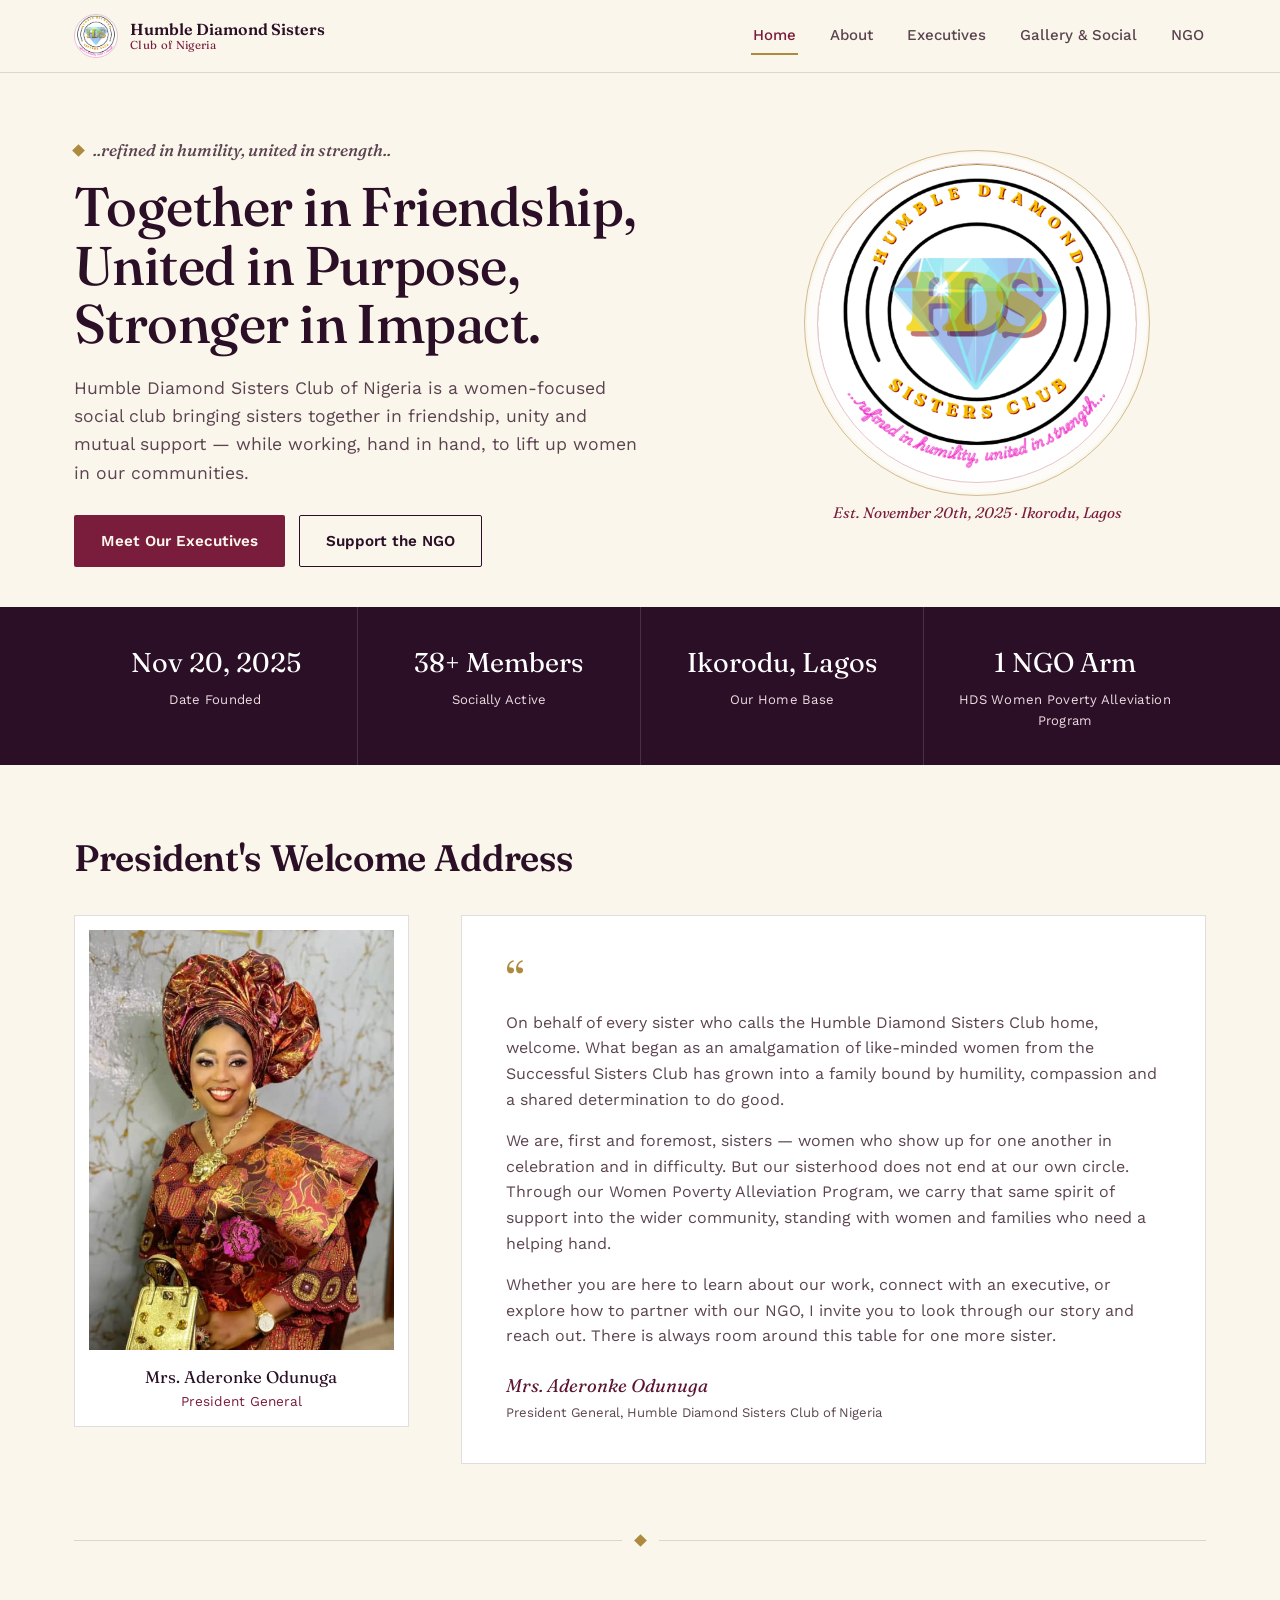
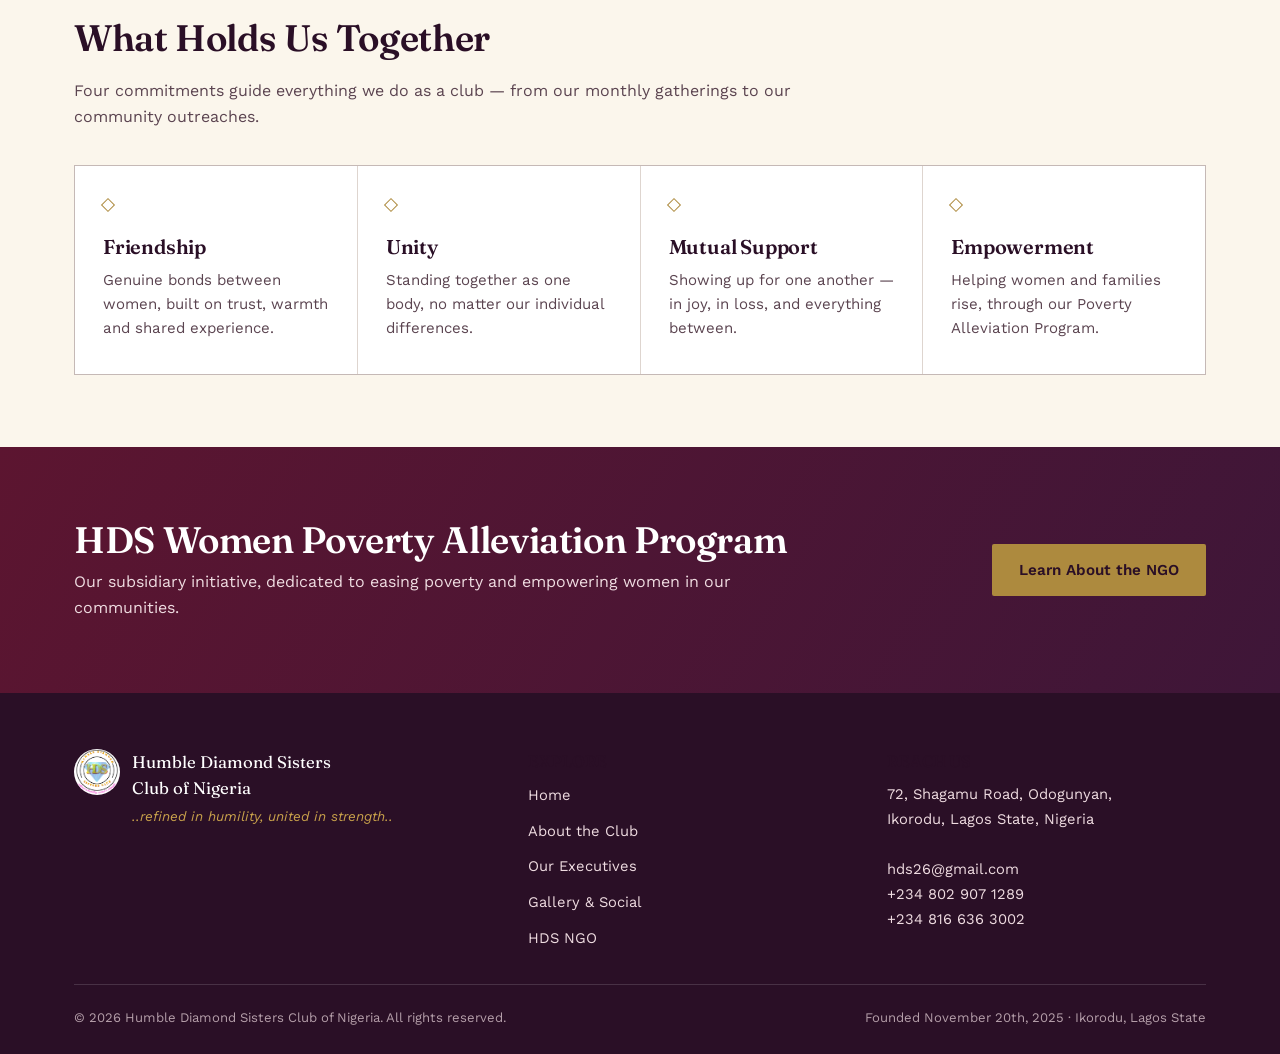
==== commit 7f4e5a61: "Update index.html" ====
--- a/index.html
+++ b/index.html
@@ -67,8 +67,8 @@
         <div class="label">Date Founded</div>
       </div>
       <div class="fact">
-        <div class="value">50+ Members</div>
-        <div class="label">Editable — update with actual figure</div>
+        <div class="value">38+ Members</div>
+        <div class="label">Socially Active</div>
       </div>
       <div class="fact">
         <div class="value">Ikorodu, Lagos</div>
@@ -84,7 +84,7 @@
   <!-- ============ PRESIDENT'S WELCOME ============ -->
   <section>
     <div class="container">
-      <h2 style="margin-bottom:36px;">A Welcome From Our President</h2>
+      <h2 style="margin-bottom:36px;">President's Welcome Address</h2>
       <div class="letter">
         <div class="letter-photo">
           <img src="images/president.jpg" alt="Mrs. Aderonke Odunuga, President General">
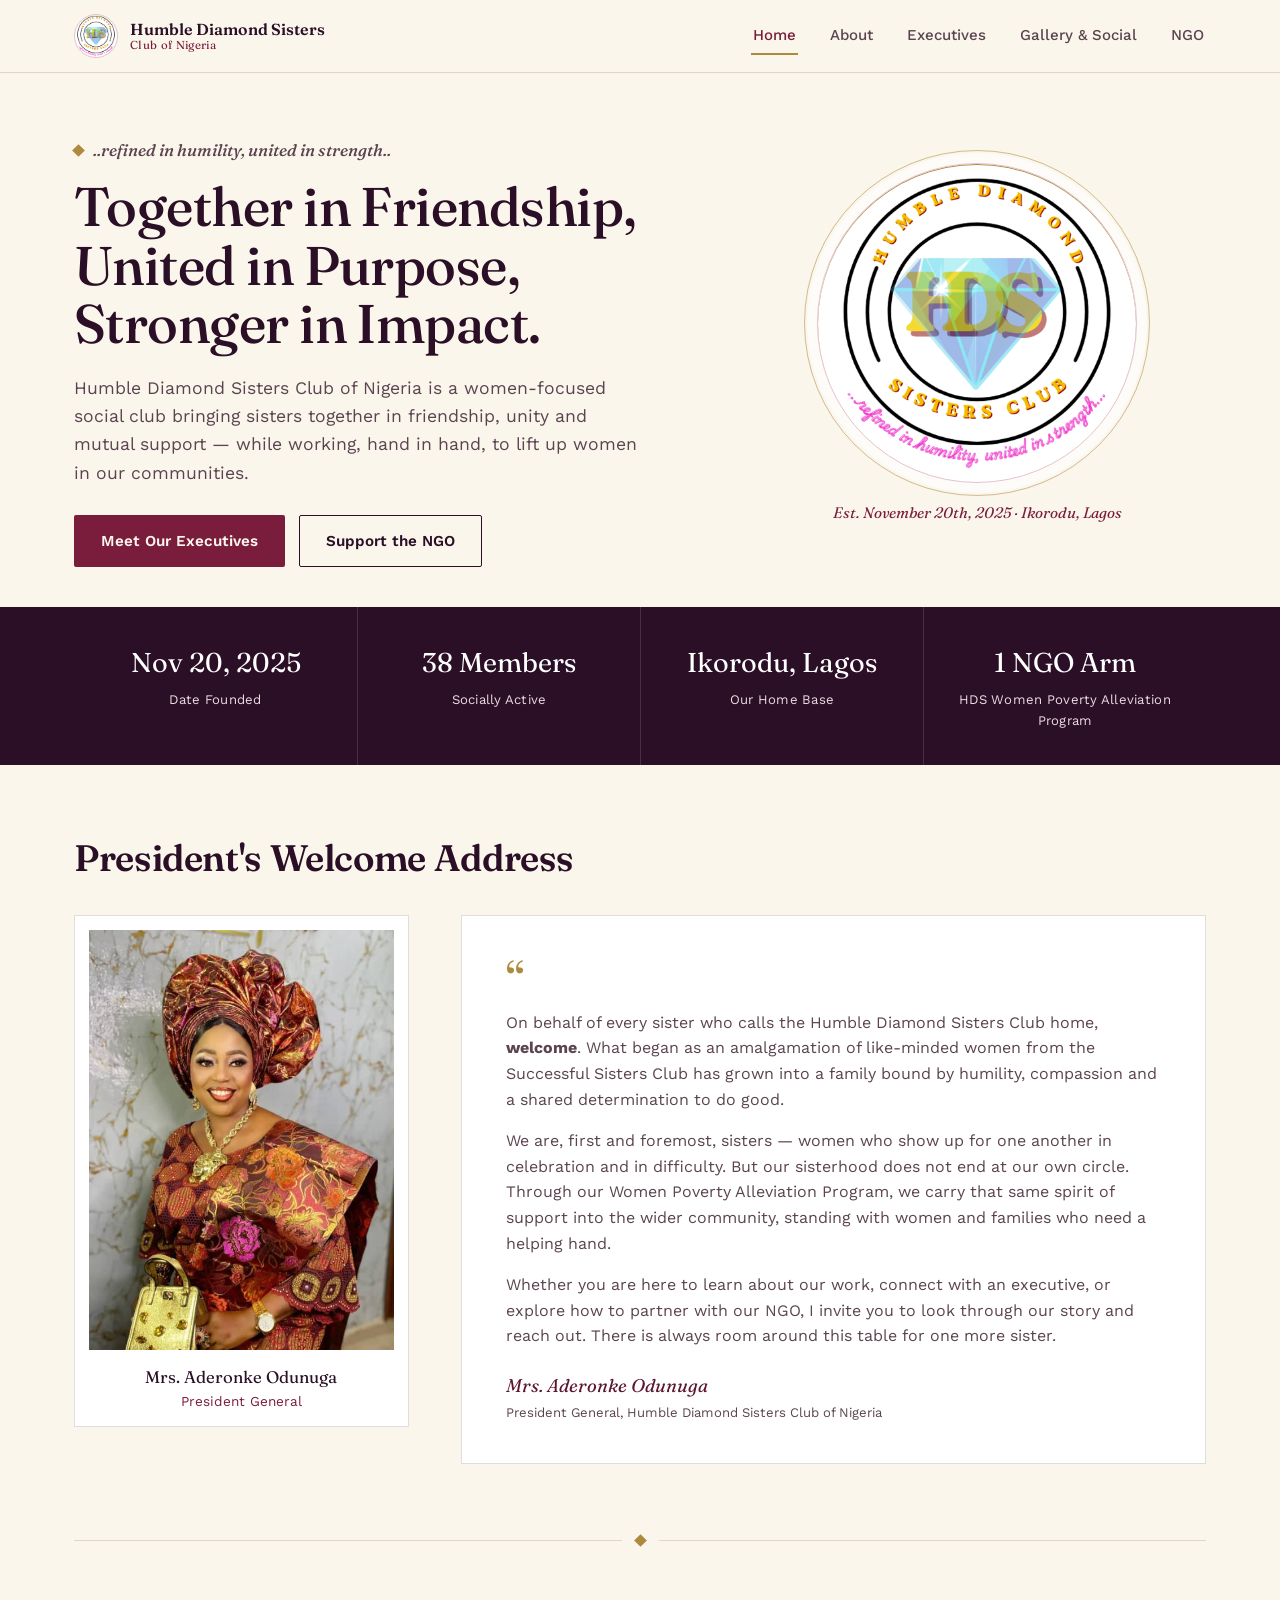
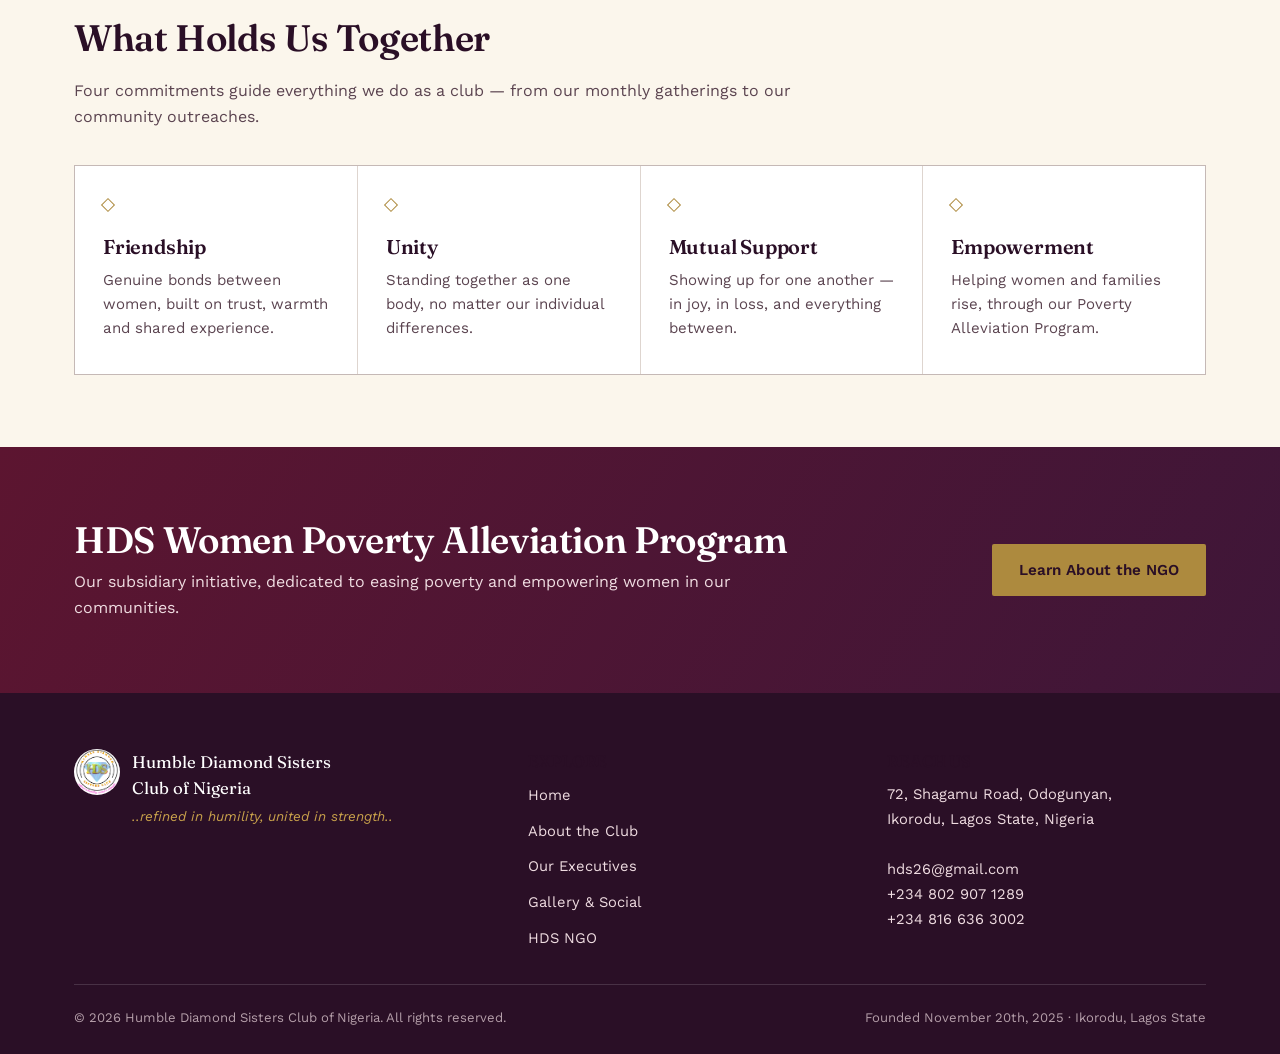
==== commit f16a7e30: "Update index.html" ====
--- a/index.html
+++ b/index.html
@@ -67,7 +67,7 @@
         <div class="label">Date Founded</div>
       </div>
       <div class="fact">
-        <div class="value">38+ Members</div>
+        <div class="value">38 Members</div>
         <div class="label">Socially Active</div>
       </div>
       <div class="fact">
@@ -95,7 +95,7 @@
         </div>
         <div class="letter-body">
           <div class="mark">&ldquo;</div>
-          <p>On behalf of every sister who calls the Humble Diamond Sisters Club home, welcome. What began as an amalgamation of like-minded women from the Successful Sisters Club has grown into a family bound by humility, compassion and a shared determination to do good.</p>
+          <p>On behalf of every sister who calls the Humble Diamond Sisters Club home, <b>welcome</b>. What began as an amalgamation of like-minded women from the Successful Sisters Club has grown into a family bound by humility, compassion and a shared determination to do good.</p>
           <p>We are, first and foremost, sisters — women who show up for one another in celebration and in difficulty. But our sisterhood does not end at our own circle. Through our Women Poverty Alleviation Program, we carry that same spirit of support into the wider community, standing with women and families who need a helping hand.</p>
           <p>Whether you are here to learn about our work, connect with an executive, or explore how to partner with our NGO, I invite you to look through our story and reach out. There is always room around this table for one more sister.</p>
           <div class="letter-sign">
